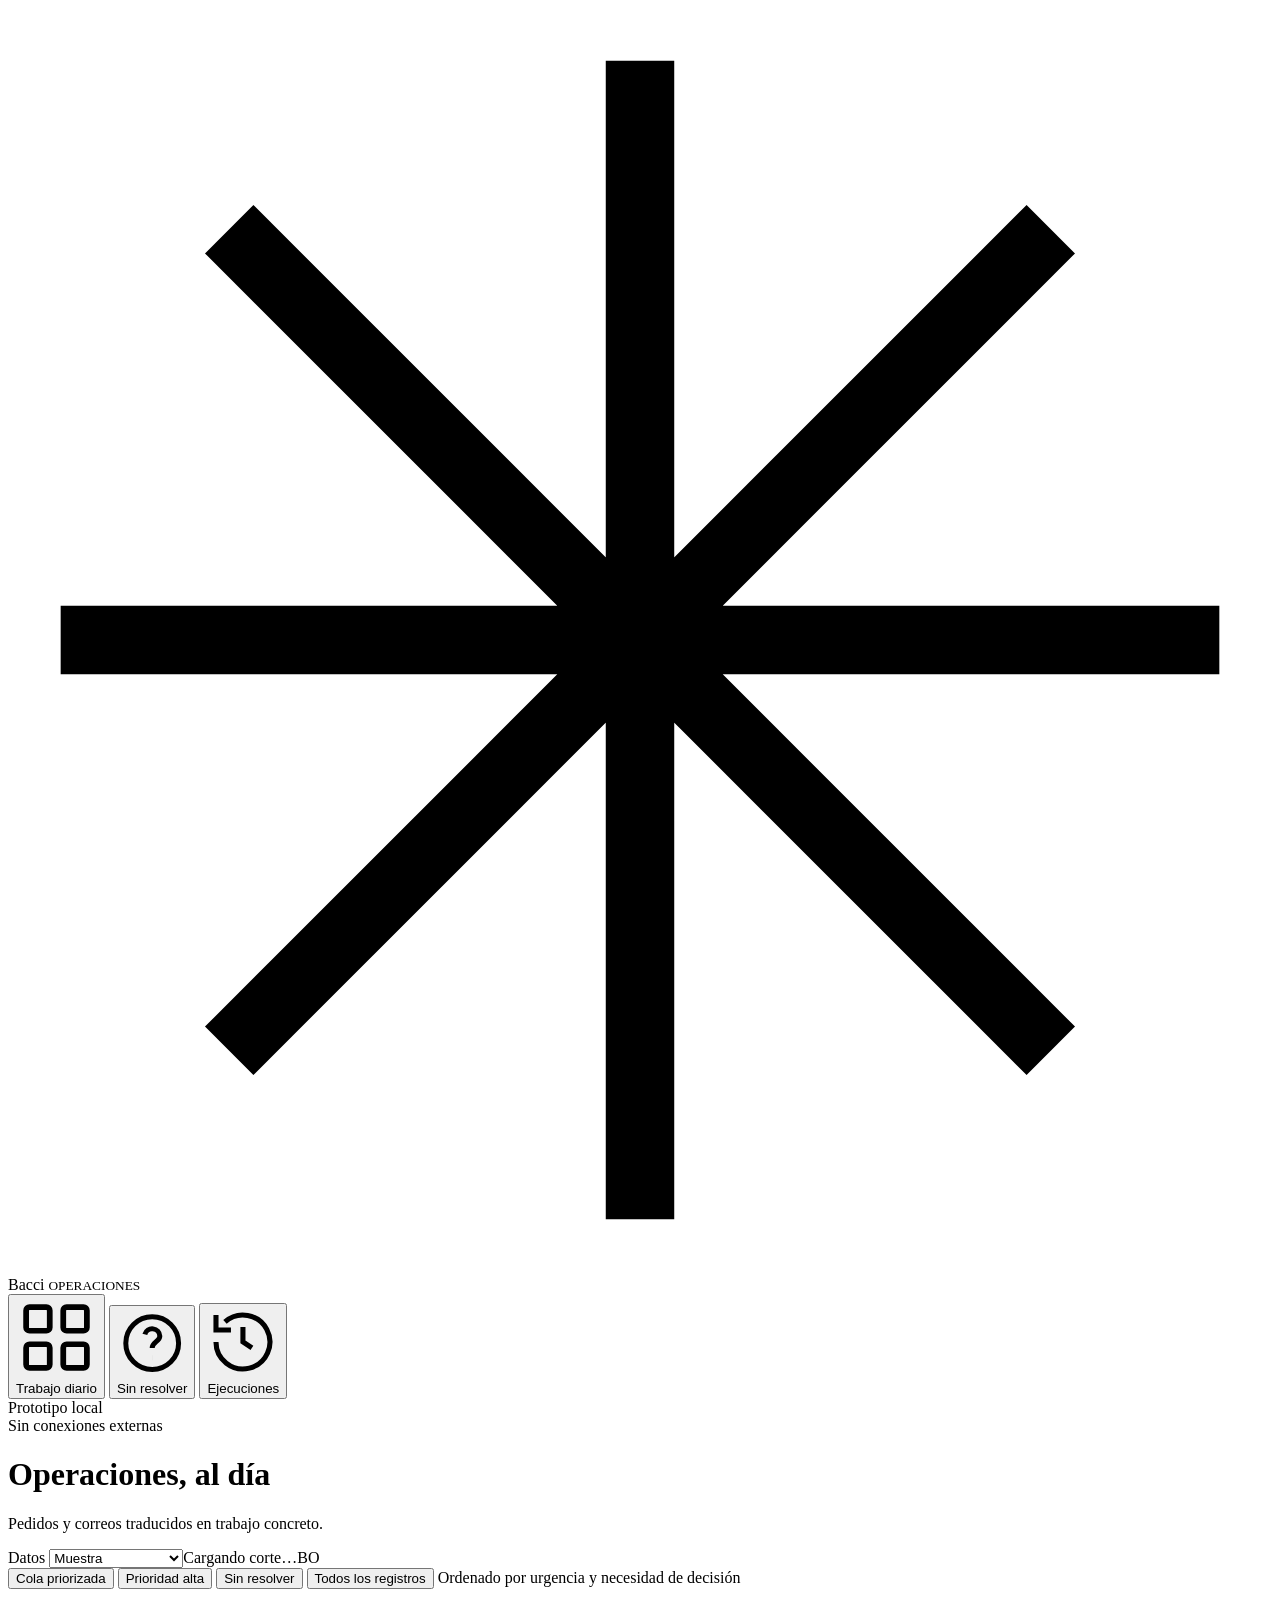
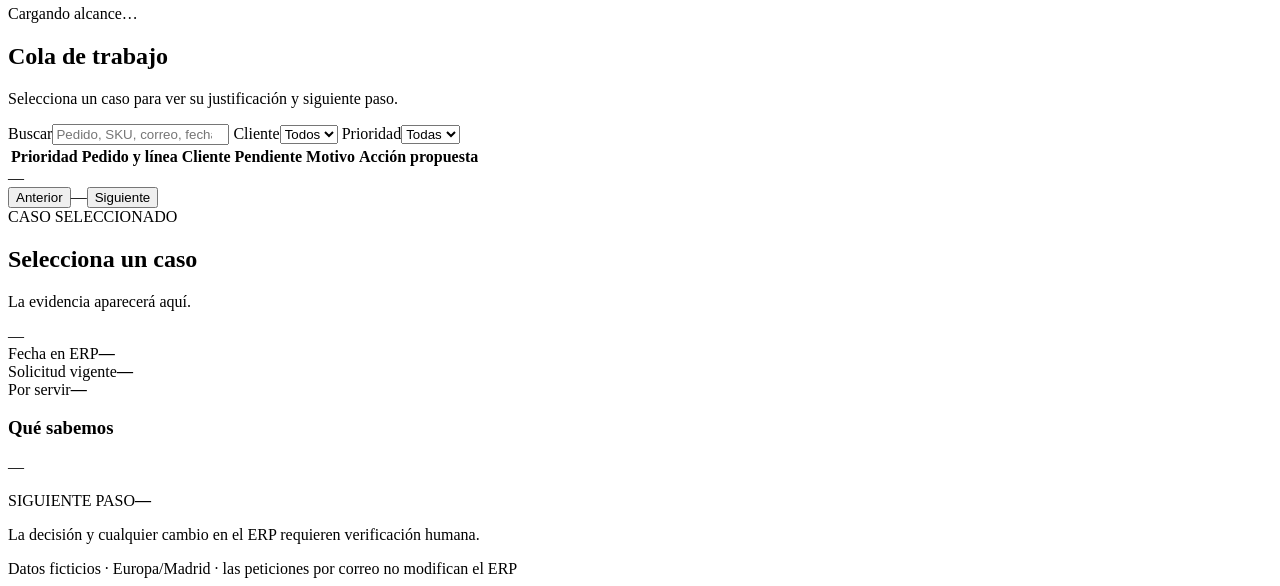
==== bacci/web/index.html @ 5a511e54 "Expand full-screen operations view and searchable complete dataset" ====
<!doctype html>
<html lang="es">
<head>
  <meta charset="utf-8">
  <meta name="viewport" content="width=device-width,initial-scale=1">
  <meta name="theme-color" content="#d2d3d6">
  <title>Bacci Operaciones</title>
  <link rel="stylesheet" href="/styles.css">
  <script src="/app.js" defer></script>
</head>
<body>
  <div class="workspace">
    <aside class="rail" aria-label="Navegación">
      <div class="brand"><svg class="brand-symbol" viewBox="0 0 24 24" fill="none" stroke="currentColor" stroke-width="1.3" aria-hidden="true"><path d="M12 1v22M1 12h22M4.2 4.2l15.6 15.6M19.8 4.2 4.2 19.8"/></svg><span>Bacci <small>OPERACIONES</small></span></div>
      <nav class="rail-items" aria-label="Secciones">
        <button class="rail-pill active" type="button" data-section="queue"><svg class="nav-icon" viewBox="0 0 24 24" fill="none" stroke="currentColor" stroke-width="1.7" aria-hidden="true"><rect x="3" y="3" width="7" height="7" rx="1"/><rect x="14" y="3" width="7" height="7" rx="1"/><rect x="3" y="14" width="7" height="7" rx="1"/><rect x="14" y="14" width="7" height="7" rx="1"/></svg>Trabajo diario</button>
        <button class="rail-pill" type="button" data-section="unresolved"><svg class="nav-icon" viewBox="0 0 24 24" fill="none" stroke="currentColor" stroke-width="1.7" aria-hidden="true"><circle cx="12" cy="12" r="9"/><path d="M9.5 9a2.6 2.6 0 0 1 5.1.6c0 1.7-2.6 2.1-2.6 4"/><path d="M12 17h.01"/></svg>Sin resolver</button>
        <button class="rail-pill" type="button" data-section="runs"><svg class="nav-icon" viewBox="0 0 24 24" fill="none" stroke="currentColor" stroke-width="1.7" aria-hidden="true"><path d="M3 12a9 9 0 1 0 3-6.7"/><path d="M3 3v5h5"/><path d="M12 7v5l3 2"/></svg>Ejecuciones</button>
      </nav>
      <div class="rail-note"><span class="live-dot"></span>Prototipo local<br><span>Sin conexiones externas</span></div>
    </aside>

    <main class="content">
      <header class="app-top">
        <div><h1>Operaciones, al día</h1><p>Pedidos y correos traducidos en trabajo concreto.</p></div>
        <div class="top-tools"><label class="dataset-control" for="dataset">Datos <select id="dataset"><option value="sample">Muestra</option><option value="full">Conjunto completo</option></select></label><span class="cutoff"><span class="live-dot"></span><span id="cutoff">Cargando corte…</span></span><span class="avatar" aria-label="Bacci Operaciones">BO</span></div>
      </header>

      <div id="notice" class="notice" role="status" hidden></div>

      <div id="queue-view">
        <nav class="section-nav" aria-label="Vistas de trabajo">
          <button class="tab active" type="button" data-view="all">Cola priorizada</button>
          <button class="tab" type="button" data-view="high">Prioridad alta</button>
          <button class="tab" type="button" data-view="unresolved">Sin resolver</button>
          <button class="tab" type="button" data-view="records">Todos los registros</button>
          <span class="nav-explainer">Ordenado por urgencia y necesidad de decisión</span>
        </nav>
        <p id="dataset-info" class="dataset-info">Cargando alcance…</p>

        <section class="table-section" aria-labelledby="queue-heading">
          <div class="section-bar">
            <div><h2 id="queue-heading">Cola de trabajo</h2><p id="queue-description">Selecciona un caso para ver su justificación y siguiente paso.</p></div>
            <div class="filters">
              <label for="search">Buscar</label><input id="search" type="search" placeholder="Pedido, SKU, correo, fecha…" autocomplete="off">
              <label for="client">Cliente</label><select id="client"><option value="">Todos</option></select>
              <label for="priority">Prioridad</label><select id="priority"><option value="">Todas</option><option>Alta</option><option>Media</option><option>Baja</option></select>
            </div>
          </div>
          <div class="table-wrap"><table><thead><tr><th>Prioridad</th><th>Pedido y línea</th><th>Cliente</th><th class="numeric">Pendiente</th><th>Motivo</th><th>Acción propuesta</th></tr></thead><tbody id="case-rows"></tbody></table></div>
          <div id="empty" class="empty" hidden>No hay casos con estos filtros. Prueba otra combinación de búsqueda, cliente y prioridad.</div>
          <div class="table-bottom"><span id="range">—</span><div class="pagination"><button id="prev" type="button">Anterior</button><span id="page-label">—</span><button id="next" type="button">Siguiente</button></div></div>
        </section>

        <section id="detail" class="detail" aria-live="polite" aria-labelledby="detail-title">
          <div class="detail-head"><div><span class="detail-label">CASO SELECCIONADO</span><h2 id="detail-title">Selecciona un caso</h2><p id="detail-item">La evidencia aparecerá aquí.</p></div><span id="detail-state" class="state">—</span></div>
          <div class="detail-columns">
            <div class="detail-facts"><div class="fact"><span>Fecha en ERP</span><strong id="detail-erp">—</strong></div><div class="fact"><span>Solicitud vigente</span><strong id="detail-request">—</strong></div><div class="fact"><span>Por servir</span><strong id="detail-pending">—</strong></div></div>
            <div class="detail-story"><h3>Qué sabemos</h3><p id="detail-reason">—</p><div id="detail-issues" class="issues"></div><div id="detail-evidence" class="evidence"></div></div>
            <div class="detail-next"><span>SIGUIENTE PASO</span><strong id="detail-action">—</strong><p>La decisión y cualquier cambio en el ERP requieren verificación humana.</p></div>
          </div>
        </section>
      </div>

      <section id="runs-view" class="runs-section" aria-labelledby="runs-heading" hidden>
        <div class="runs-head"><div><h2 id="runs-heading">Ejecuciones</h2><p>Comprueba el corte, las novedades incorporadas y las reentregas ignoradas.</p></div><button id="update-button" class="lime-button" type="button">Incorporar lote de actualización</button></div>
        <p class="runs-explainer">La actualización lee <strong>Correos_actualizacion.xlsx</strong>, conserva los correos anteriores y recalcula los casos con los mismos pedidos. Repetirla debe añadir 0 mensajes y mantener el mismo resultado.</p>
        <div class="runs-table"><table><thead><tr><th>Ejecutado</th><th>Corte</th><th>Nuevos</th><th>Repetidos</th><th>Conflictos</th><th>Casos</th><th>Tiempo</th><th>Resultado</th></tr></thead><tbody id="run-rows"></tbody></table></div>
        <div id="run-comparison" class="run-comparison"></div>
      </section>

      <footer>Datos ficticios · Europa/Madrid · las peticiones por correo no modifican el ERP</footer>
    </main>
  </div>
</body>
</html>
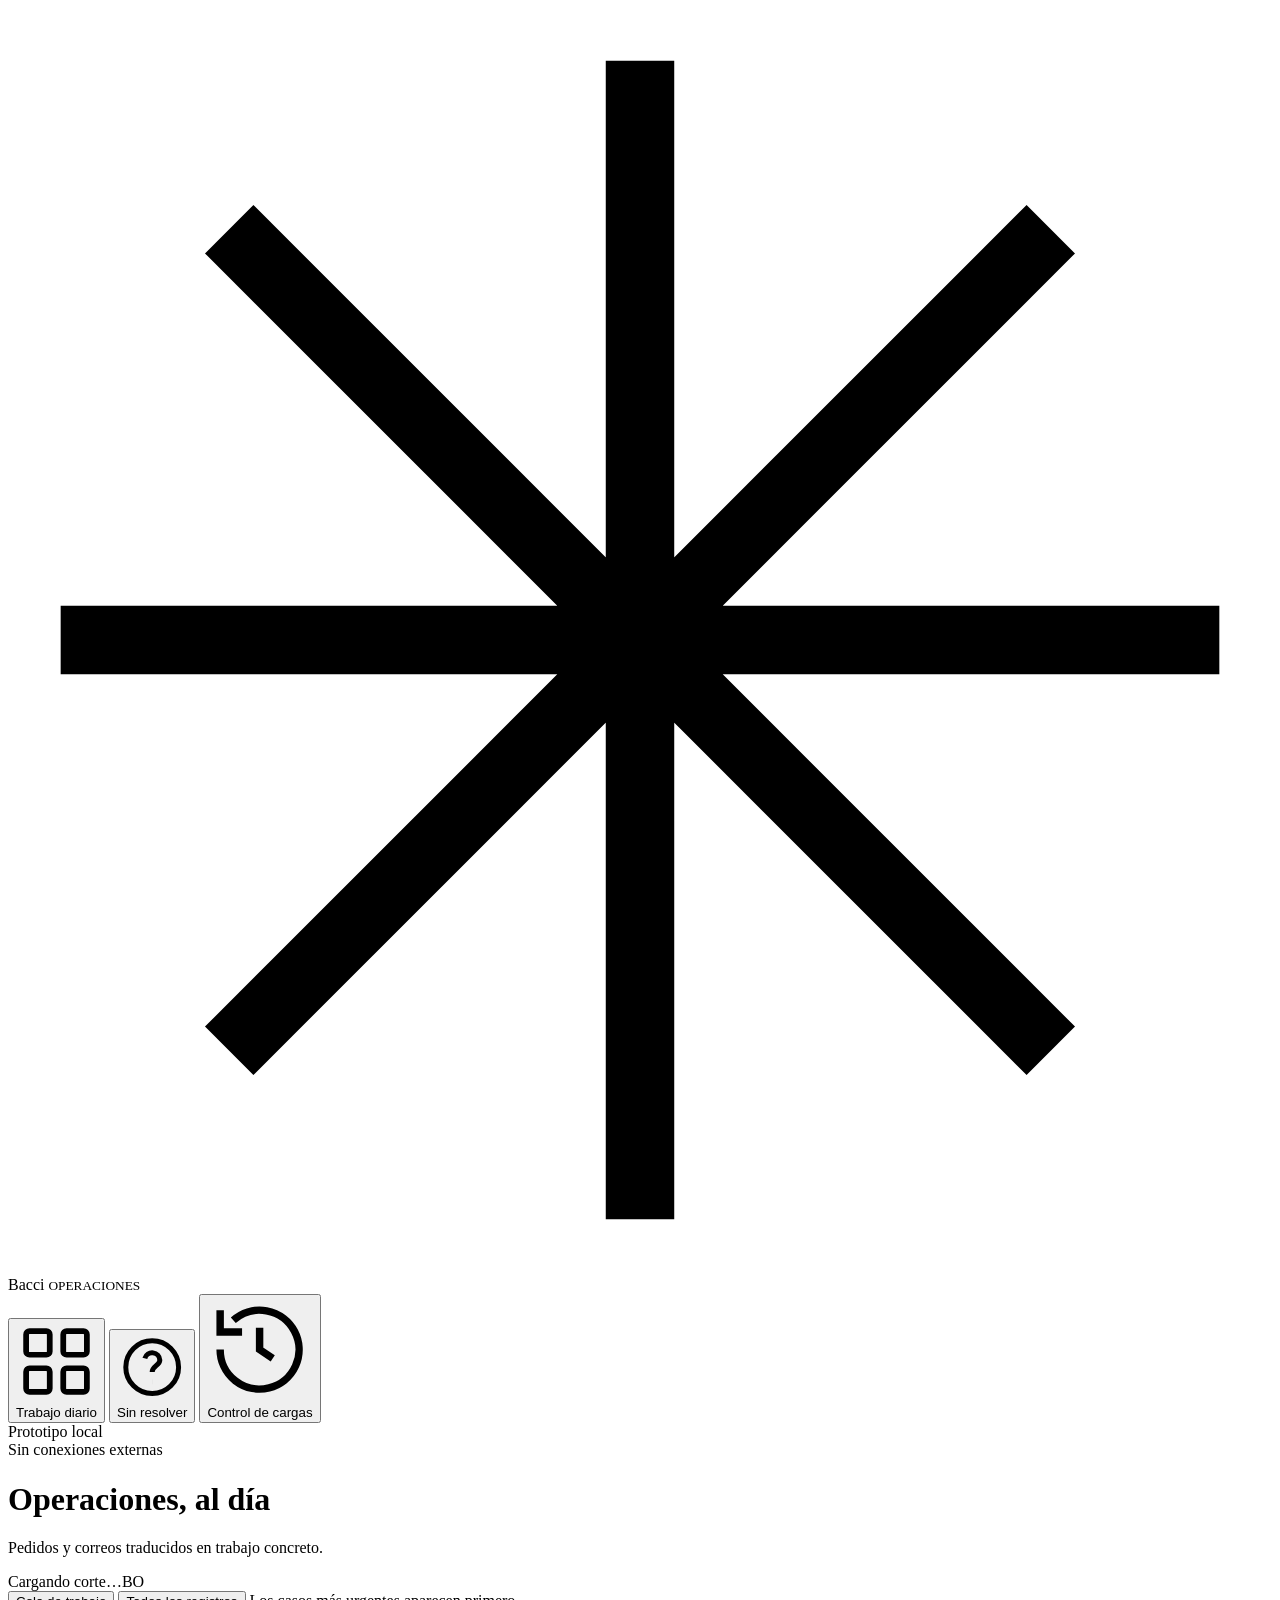
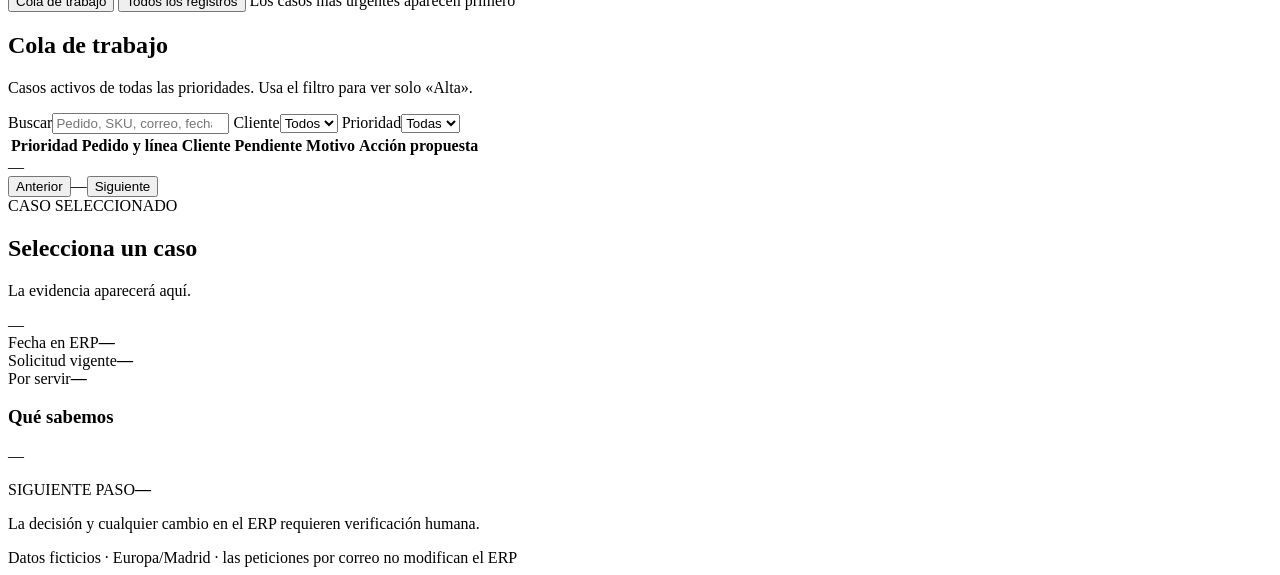
==== commit 9e3e59ba: "Fix operations to full data and clarify audit navigation" ====
--- a/bacci/web/index.html
+++ b/bacci/web/index.html
@@ -15,7 +15,7 @@
       <nav class="rail-items" aria-label="Secciones">
         <button class="rail-pill active" type="button" data-section="queue"><svg class="nav-icon" viewBox="0 0 24 24" fill="none" stroke="currentColor" stroke-width="1.7" aria-hidden="true"><rect x="3" y="3" width="7" height="7" rx="1"/><rect x="14" y="3" width="7" height="7" rx="1"/><rect x="3" y="14" width="7" height="7" rx="1"/><rect x="14" y="14" width="7" height="7" rx="1"/></svg>Trabajo diario</button>
         <button class="rail-pill" type="button" data-section="unresolved"><svg class="nav-icon" viewBox="0 0 24 24" fill="none" stroke="currentColor" stroke-width="1.7" aria-hidden="true"><circle cx="12" cy="12" r="9"/><path d="M9.5 9a2.6 2.6 0 0 1 5.1.6c0 1.7-2.6 2.1-2.6 4"/><path d="M12 17h.01"/></svg>Sin resolver</button>
-        <button class="rail-pill" type="button" data-section="runs"><svg class="nav-icon" viewBox="0 0 24 24" fill="none" stroke="currentColor" stroke-width="1.7" aria-hidden="true"><path d="M3 12a9 9 0 1 0 3-6.7"/><path d="M3 3v5h5"/><path d="M12 7v5l3 2"/></svg>Ejecuciones</button>
+        <button class="rail-pill" type="button" data-section="runs"><svg class="nav-icon" viewBox="0 0 24 24" fill="none" stroke="currentColor" stroke-width="1.7" aria-hidden="true"><path d="M3 12a9 9 0 1 0 3-6.7"/><path d="M3 3v5h5"/><path d="M12 7v5l3 2"/></svg>Control de cargas</button>
       </nav>
       <div class="rail-note"><span class="live-dot"></span>Prototipo local<br><span>Sin conexiones externas</span></div>
     </aside>
@@ -23,24 +23,21 @@
     <main class="content">
       <header class="app-top">
         <div><h1>Operaciones, al día</h1><p>Pedidos y correos traducidos en trabajo concreto.</p></div>
-        <div class="top-tools"><label class="dataset-control" for="dataset">Datos <select id="dataset"><option value="sample">Muestra</option><option value="full">Conjunto completo</option></select></label><span class="cutoff"><span class="live-dot"></span><span id="cutoff">Cargando corte…</span></span><span class="avatar" aria-label="Bacci Operaciones">BO</span></div>
+        <div class="top-tools"><span class="cutoff"><span class="live-dot"></span><span id="cutoff">Cargando corte…</span></span><span class="avatar" aria-label="Bacci Operaciones">BO</span></div>
       </header>
 
       <div id="notice" class="notice" role="status" hidden></div>
 
       <div id="queue-view">
-        <nav class="section-nav" aria-label="Vistas de trabajo">
-          <button class="tab active" type="button" data-view="all">Cola priorizada</button>
-          <button class="tab" type="button" data-view="high">Prioridad alta</button>
-          <button class="tab" type="button" data-view="unresolved">Sin resolver</button>
+        <nav id="section-nav" class="section-nav" aria-label="Vistas de trabajo">
+          <button class="tab active" type="button" data-view="all">Cola de trabajo</button>
           <button class="tab" type="button" data-view="records">Todos los registros</button>
-          <span class="nav-explainer">Ordenado por urgencia y necesidad de decisión</span>
+          <span class="nav-explainer">Los casos más urgentes aparecen primero</span>
         </nav>
-        <p id="dataset-info" class="dataset-info">Cargando alcance…</p>
 
         <section class="table-section" aria-labelledby="queue-heading">
           <div class="section-bar">
-            <div><h2 id="queue-heading">Cola de trabajo</h2><p id="queue-description">Selecciona un caso para ver su justificación y siguiente paso.</p></div>
+            <div><h2 id="queue-heading">Cola de trabajo</h2><p id="queue-description">Casos activos de todas las prioridades. Usa el filtro para ver solo «Alta».</p></div>
             <div class="filters">
               <label for="search">Buscar</label><input id="search" type="search" placeholder="Pedido, SKU, correo, fecha…" autocomplete="off">
               <label for="client">Cliente</label><select id="client"><option value="">Todos</option></select>
@@ -63,8 +60,8 @@
       </div>
 
       <section id="runs-view" class="runs-section" aria-labelledby="runs-heading" hidden>
-        <div class="runs-head"><div><h2 id="runs-heading">Ejecuciones</h2><p>Comprueba el corte, las novedades incorporadas y las reentregas ignoradas.</p></div><button id="update-button" class="lime-button" type="button">Incorporar lote de actualización</button></div>
-        <p class="runs-explainer">La actualización lee <strong>Correos_actualizacion.xlsx</strong>, conserva los correos anteriores y recalcula los casos con los mismos pedidos. Repetirla debe añadir 0 mensajes y mantener el mismo resultado.</p>
+        <div class="runs-head"><div><h2 id="runs-heading">Control de cargas</h2><p>Historial para comprobar qué datos entraron, cuánto tardó el proceso y si el resultado cambió.</p></div><button id="update-button" class="lime-button" type="button">Incorporar lote de actualización</button></div>
+        <p class="runs-explainer">Cada fila registra un proceso con su corte, correos nuevos, reentregas, conflictos, casos y huella del resultado. El botón lee <strong>Correos_actualizacion.xlsx</strong> sin borrar los correos anteriores. Repetir el mismo lote debe añadir 0 mensajes y conservar la misma huella.</p>
         <div class="runs-table"><table><thead><tr><th>Ejecutado</th><th>Corte</th><th>Nuevos</th><th>Repetidos</th><th>Conflictos</th><th>Casos</th><th>Tiempo</th><th>Resultado</th></tr></thead><tbody id="run-rows"></tbody></table></div>
         <div id="run-comparison" class="run-comparison"></div>
       </section>
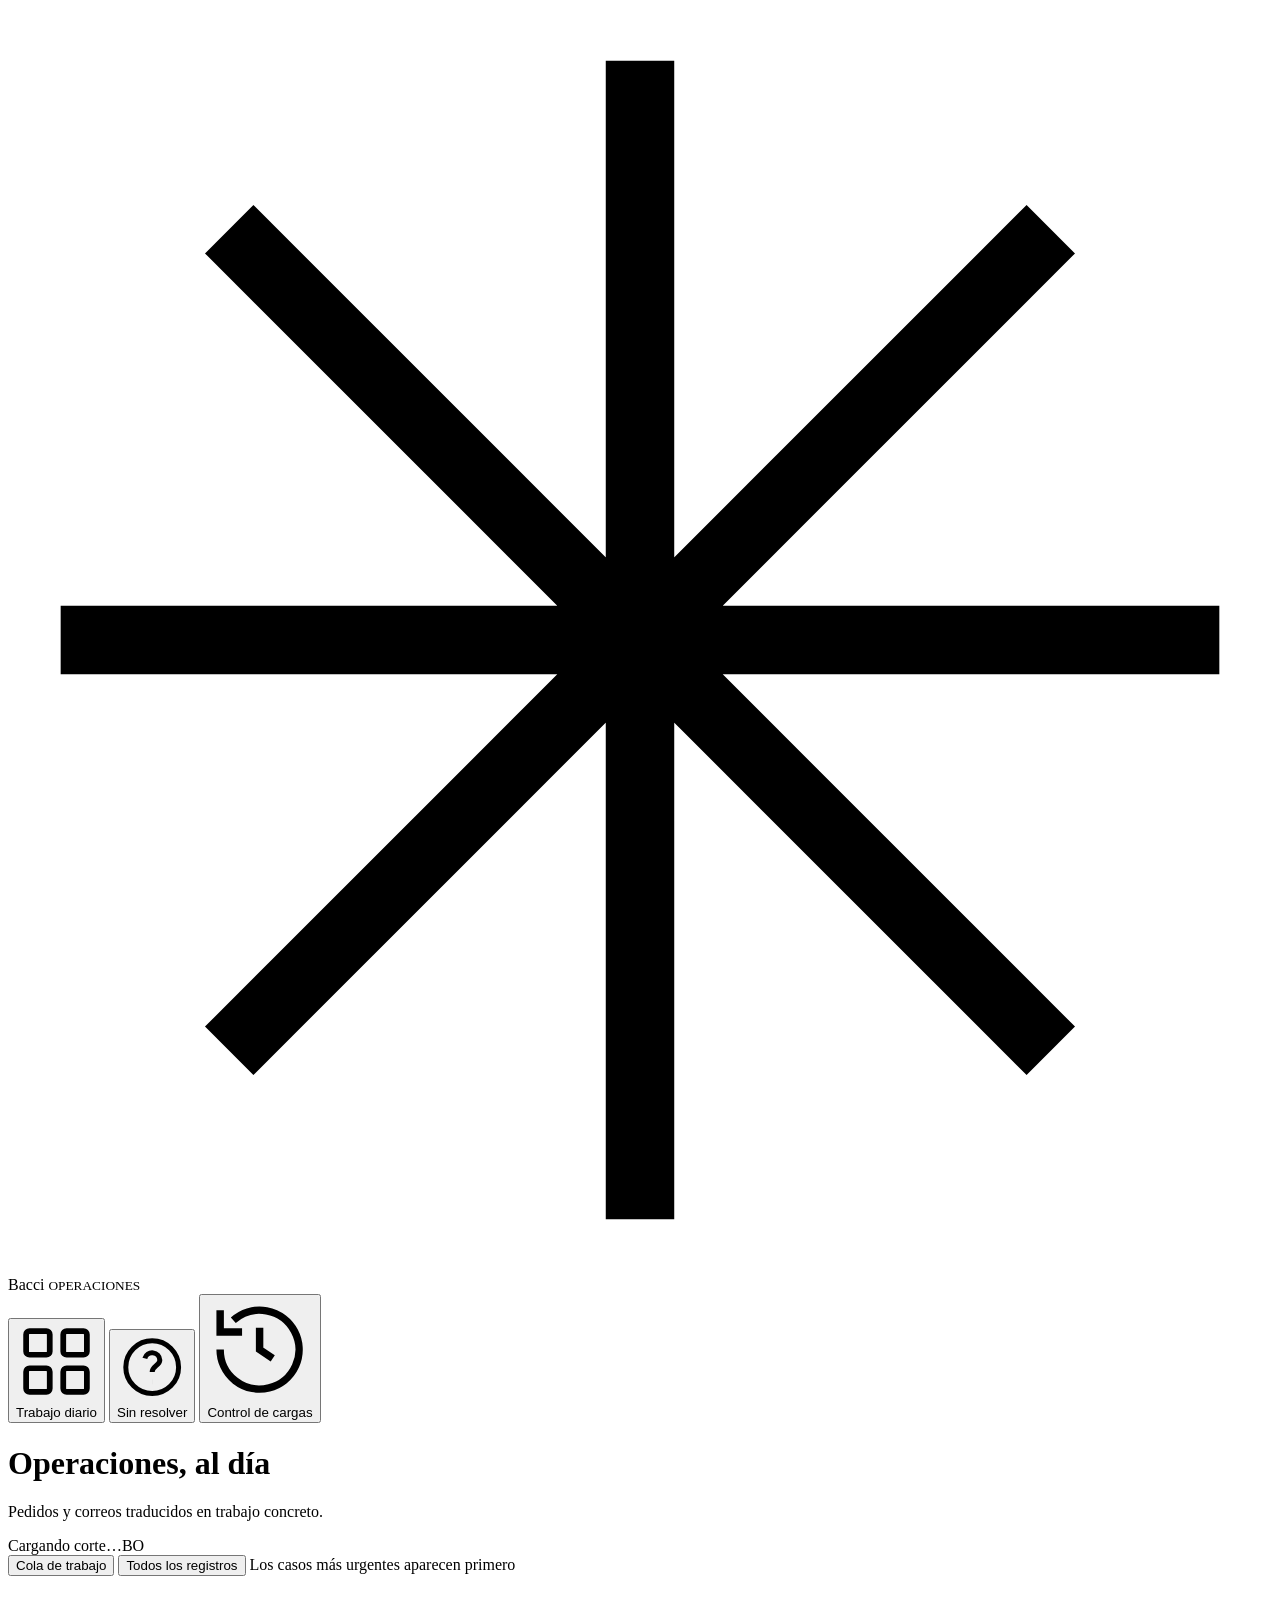
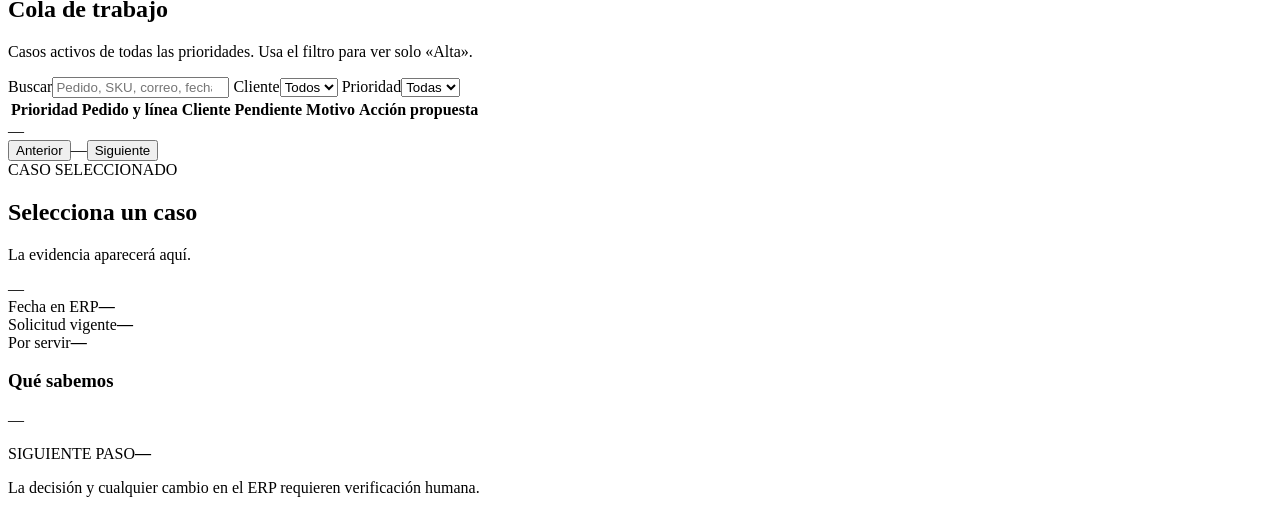
==== commit 6bec8ee2: "Clarify case counts and load monitoring, fix low priority filter" ====
--- a/bacci/web/index.html
+++ b/bacci/web/index.html
@@ -17,7 +17,6 @@
         <button class="rail-pill" type="button" data-section="unresolved"><svg class="nav-icon" viewBox="0 0 24 24" fill="none" stroke="currentColor" stroke-width="1.7" aria-hidden="true"><circle cx="12" cy="12" r="9"/><path d="M9.5 9a2.6 2.6 0 0 1 5.1.6c0 1.7-2.6 2.1-2.6 4"/><path d="M12 17h.01"/></svg>Sin resolver</button>
         <button class="rail-pill" type="button" data-section="runs"><svg class="nav-icon" viewBox="0 0 24 24" fill="none" stroke="currentColor" stroke-width="1.7" aria-hidden="true"><path d="M3 12a9 9 0 1 0 3-6.7"/><path d="M3 3v5h5"/><path d="M12 7v5l3 2"/></svg>Control de cargas</button>
       </nav>
-      <div class="rail-note"><span class="live-dot"></span>Prototipo local<br><span>Sin conexiones externas</span></div>
     </aside>
 
     <main class="content">
@@ -61,12 +60,16 @@
 
       <section id="runs-view" class="runs-section" aria-labelledby="runs-heading" hidden>
         <div class="runs-head"><div><h2 id="runs-heading">Control de cargas</h2><p>Historial para comprobar qué datos entraron, cuánto tardó el proceso y si el resultado cambió.</p></div><button id="update-button" class="lime-button" type="button">Incorporar lote de actualización</button></div>
-        <p class="runs-explainer">Cada fila registra un proceso con su corte, correos nuevos, reentregas, conflictos, casos y huella del resultado. El botón lee <strong>Correos_actualizacion.xlsx</strong> sin borrar los correos anteriores. Repetir el mismo lote debe añadir 0 mensajes y conservar la misma huella.</p>
+        <p class="runs-explainer">Esta pantalla permite saber si los correos de un lote entraron correctamente y si volver a procesarlo cambia la cola. Cada cifra corresponde a <strong>esa ejecución</strong>. El código de «Resultado» identifica la versión de la cola: si no cambia, la salida es idéntica. El botón lee <strong>Correos_actualizacion.xlsx</strong> y conserva los mensajes anteriores.</p>
+        <dl class="run-definitions">
+          <div><dt>Nuevos</dt><dd>Identificadores de mensaje no vistos antes; se incorporan.</dd></div>
+          <div><dt>Repetidos</dt><dd>Mismo identificador y contenido; se ignoran para evitar duplicados.</dd></div>
+          <div><dt>Conflictos</dt><dd>Identificador reutilizado con otro contenido o registro sin ID o fecha válidos; requieren revisión en el archivo de origen.</dd></div>
+        </dl>
         <div class="runs-table"><table><thead><tr><th>Ejecutado</th><th>Corte</th><th>Nuevos</th><th>Repetidos</th><th>Conflictos</th><th>Casos</th><th>Tiempo</th><th>Resultado</th></tr></thead><tbody id="run-rows"></tbody></table></div>
         <div id="run-comparison" class="run-comparison"></div>
       </section>
 
-      <footer>Datos ficticios · Europa/Madrid · las peticiones por correo no modifican el ERP</footer>
     </main>
   </div>
 </body>
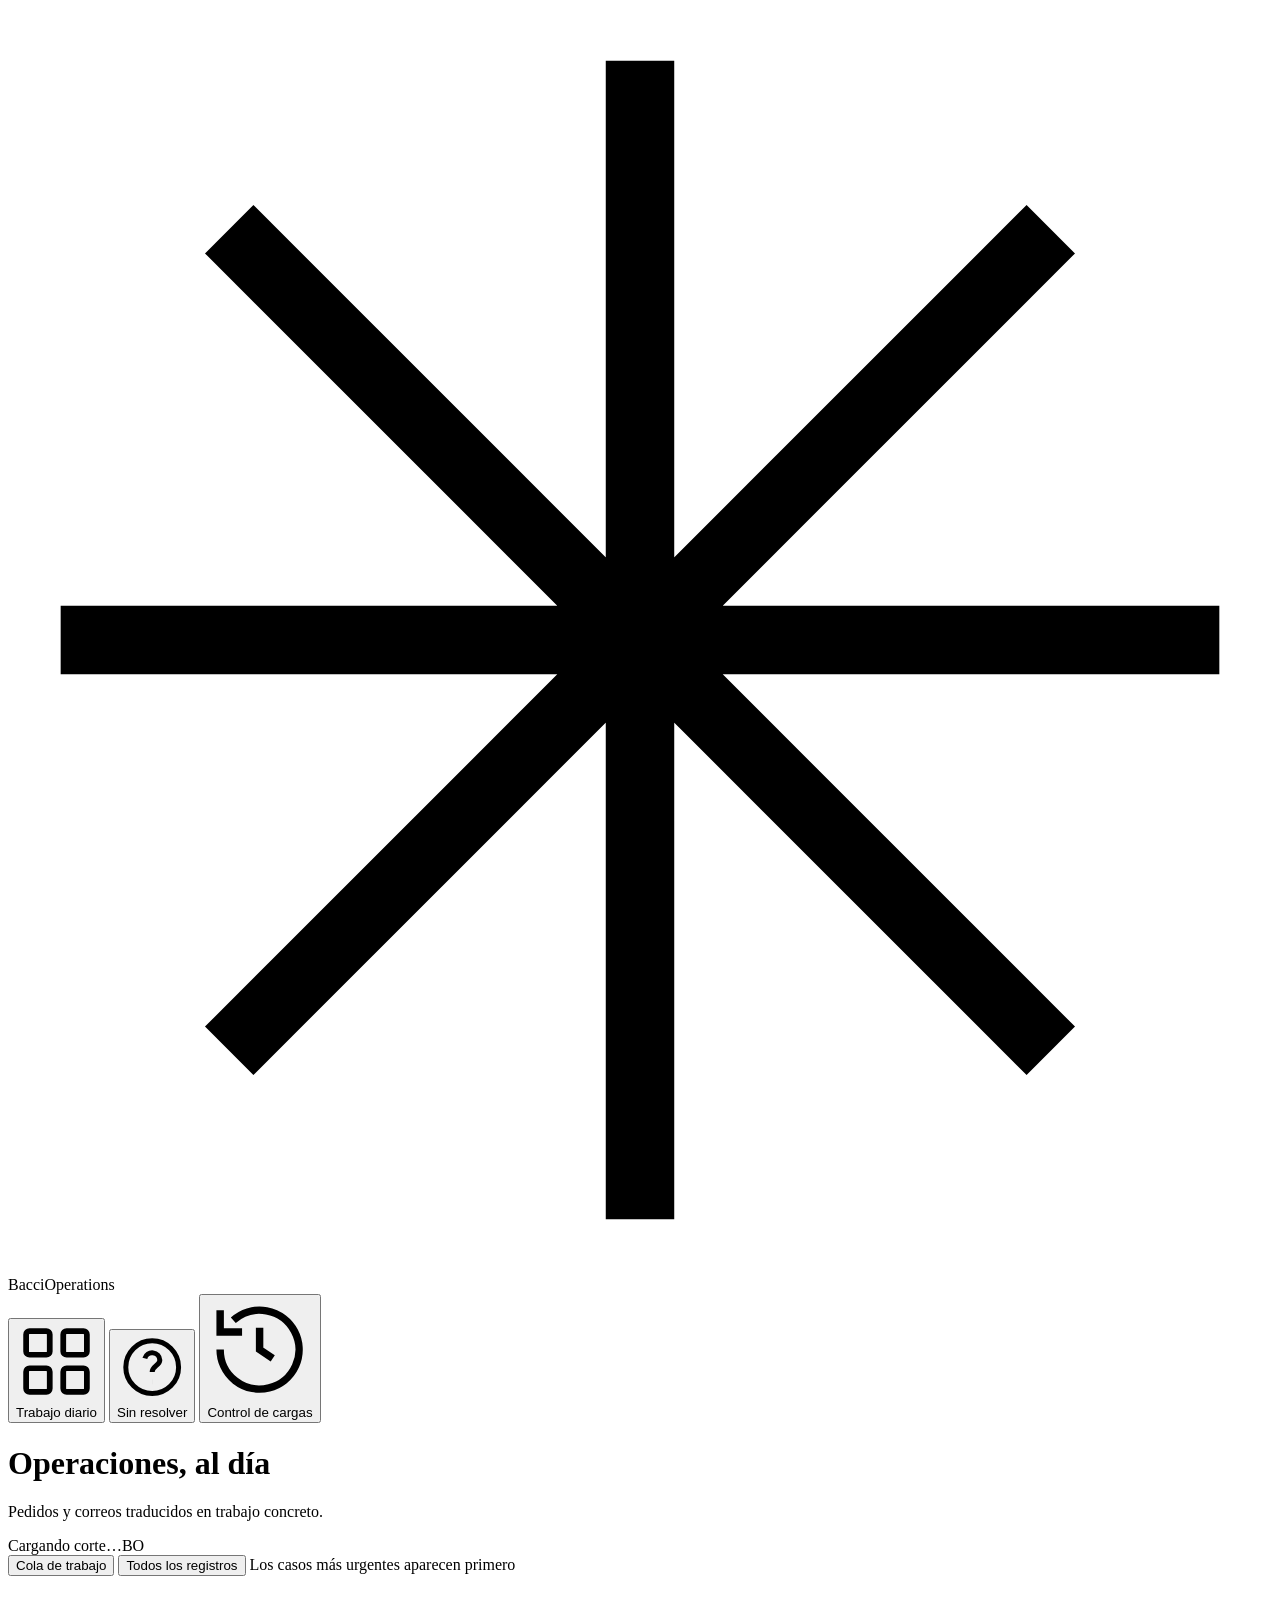
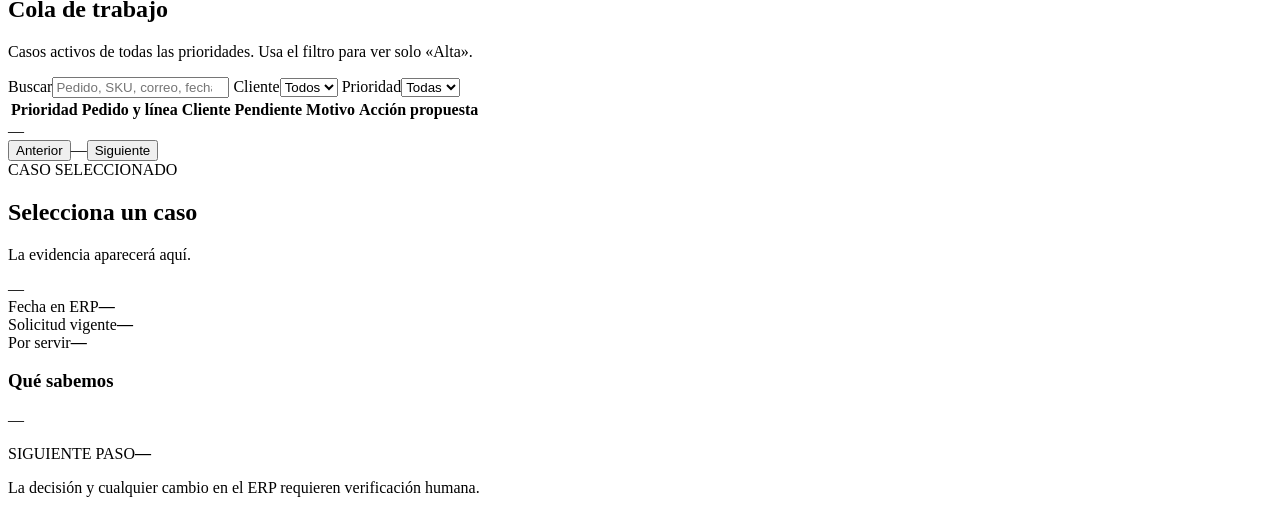
==== commit 6bdca7b4: "Adjust Operations wordmark and work-view spacing" ====
--- a/bacci/web/index.html
+++ b/bacci/web/index.html
@@ -11,7 +11,7 @@
 <body>
   <div class="workspace">
     <aside class="rail" aria-label="Navegación">
-      <div class="brand"><svg class="brand-symbol" viewBox="0 0 24 24" fill="none" stroke="currentColor" stroke-width="1.3" aria-hidden="true"><path d="M12 1v22M1 12h22M4.2 4.2l15.6 15.6M19.8 4.2 4.2 19.8"/></svg><span>Bacci <small>OPERACIONES</small></span></div>
+      <div class="brand"><svg class="brand-symbol" viewBox="0 0 24 24" fill="none" stroke="currentColor" stroke-width="1.3" aria-hidden="true"><path d="M12 1v22M1 12h22M4.2 4.2l15.6 15.6M19.8 4.2 4.2 19.8"/></svg><span class="brand-wordmark"><span>Bacci</span><span>Operations</span></span></div>
       <nav class="rail-items" aria-label="Secciones">
         <button class="rail-pill active" type="button" data-section="queue"><svg class="nav-icon" viewBox="0 0 24 24" fill="none" stroke="currentColor" stroke-width="1.7" aria-hidden="true"><rect x="3" y="3" width="7" height="7" rx="1"/><rect x="14" y="3" width="7" height="7" rx="1"/><rect x="3" y="14" width="7" height="7" rx="1"/><rect x="14" y="14" width="7" height="7" rx="1"/></svg>Trabajo diario</button>
         <button class="rail-pill" type="button" data-section="unresolved"><svg class="nav-icon" viewBox="0 0 24 24" fill="none" stroke="currentColor" stroke-width="1.7" aria-hidden="true"><circle cx="12" cy="12" r="9"/><path d="M9.5 9a2.6 2.6 0 0 1 5.1.6c0 1.7-2.6 2.1-2.6 4"/><path d="M12 17h.01"/></svg>Sin resolver</button>
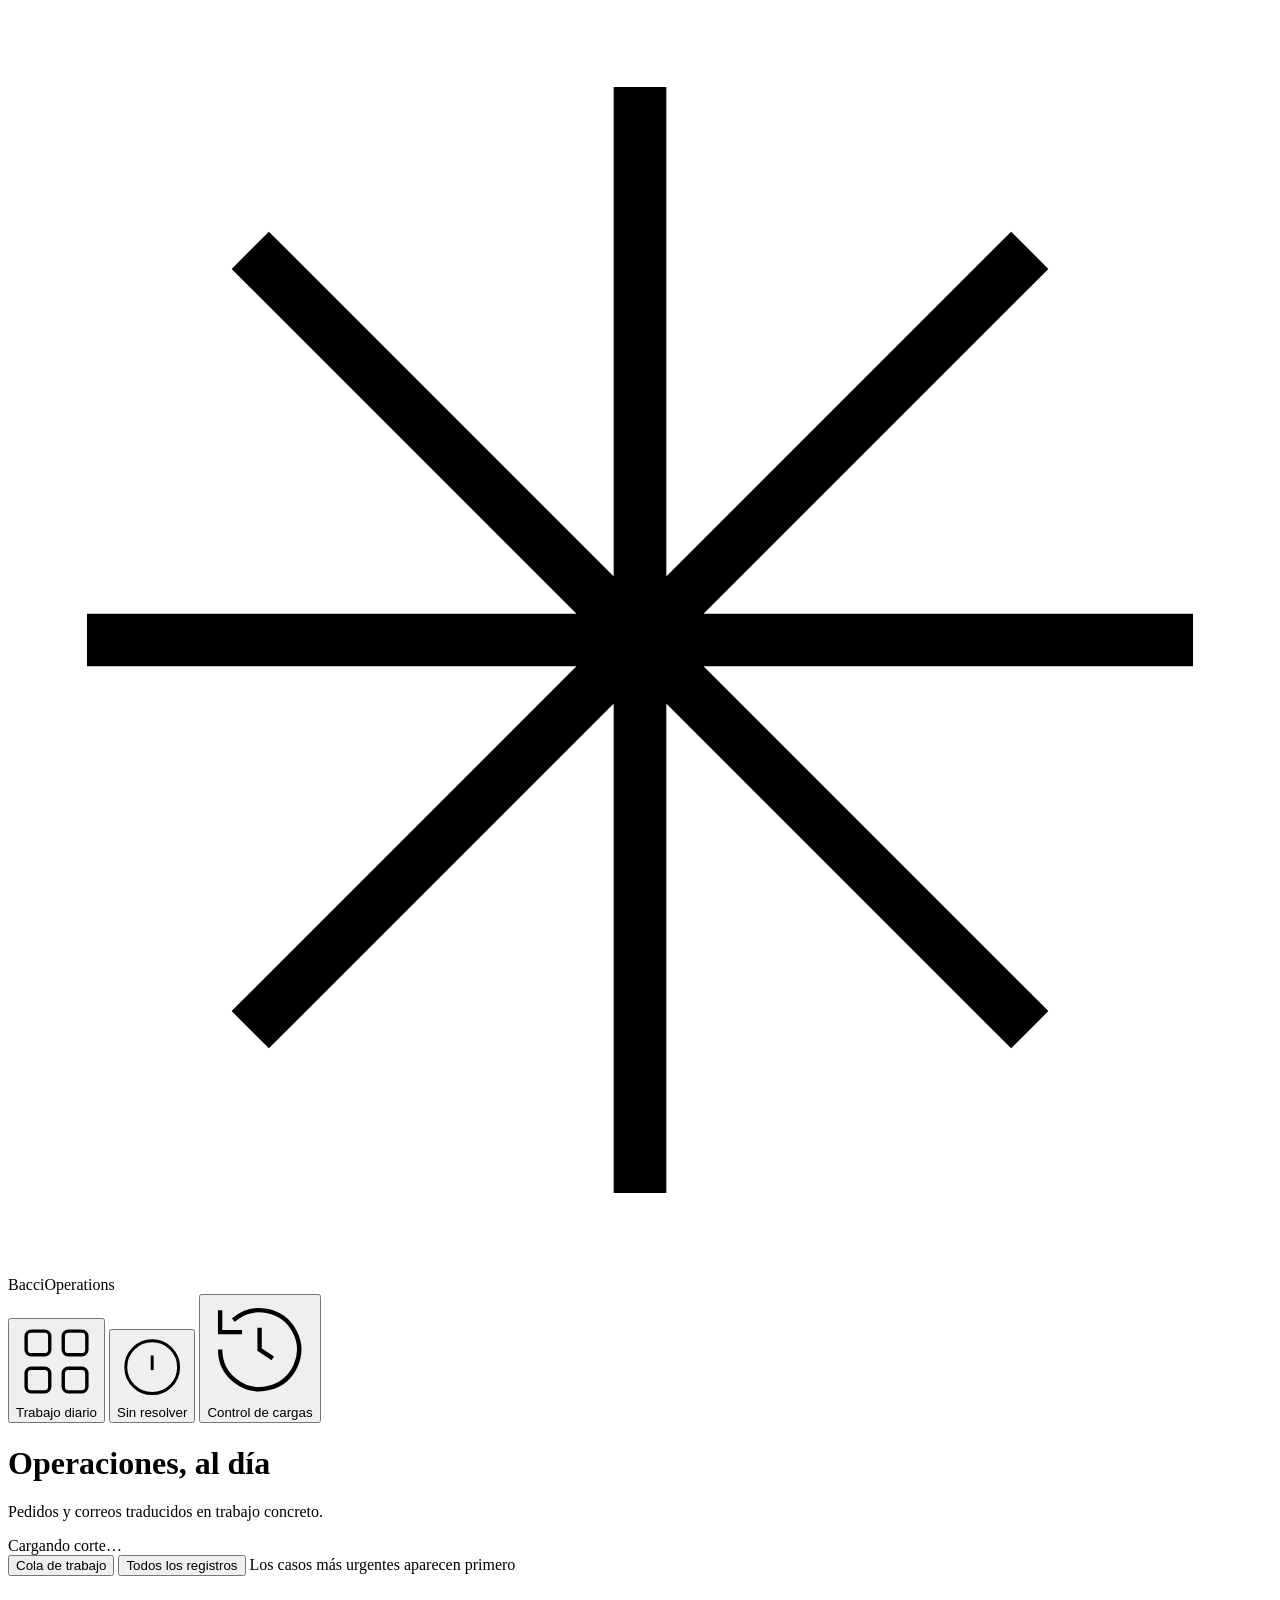
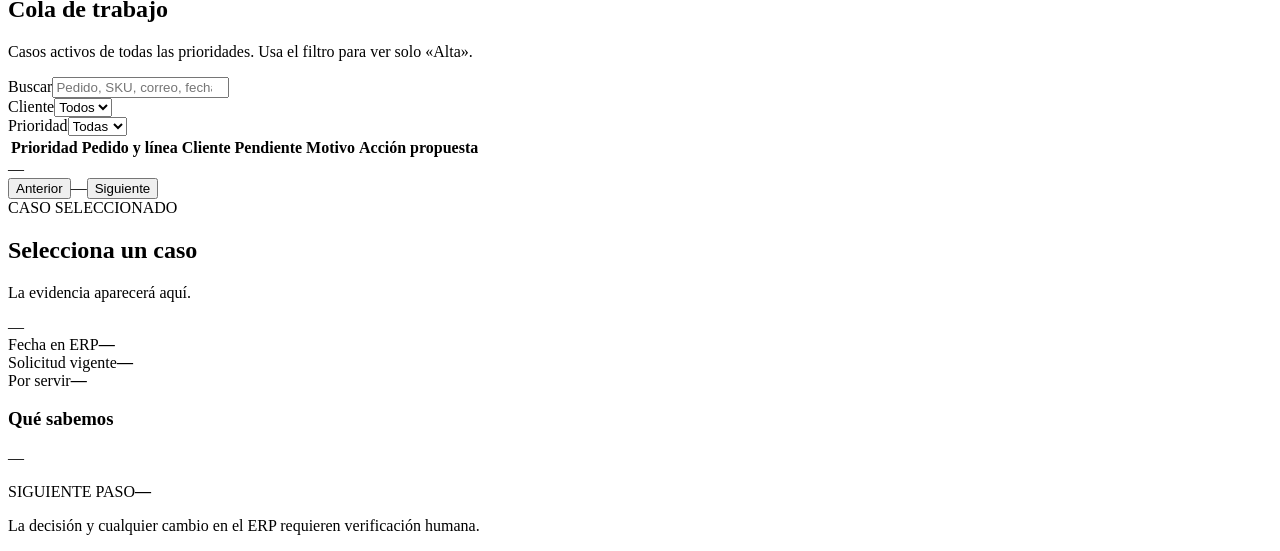
==== commit 153b32d3: "Polish desktop operations interface" ====
--- a/bacci/web/index.html
+++ b/bacci/web/index.html
@@ -5,24 +5,25 @@
   <meta name="viewport" content="width=device-width,initial-scale=1">
   <meta name="theme-color" content="#d2d3d6">
   <title>Bacci Operaciones</title>
+  <link rel="preload" href="/InterVariable.woff2" as="font" type="font/woff2" crossorigin>
   <link rel="stylesheet" href="/styles.css">
   <script src="/app.js" defer></script>
 </head>
 <body>
   <div class="workspace">
     <aside class="rail" aria-label="Navegación">
-      <div class="brand"><svg class="brand-symbol" viewBox="0 0 24 24" fill="none" stroke="currentColor" stroke-width="1.3" aria-hidden="true"><path d="M12 1v22M1 12h22M4.2 4.2l15.6 15.6M19.8 4.2 4.2 19.8"/></svg><span class="brand-wordmark"><span>Bacci</span><span>Operations</span></span></div>
+      <div class="brand"><svg class="brand-symbol" viewBox="0 0 24 24" fill="none" stroke="currentColor" aria-hidden="true"><path d="M12 1.5v21M1.5 12h21M4.6 4.6l14.8 14.8M19.4 4.6 4.6 19.4"/></svg><span class="brand-wordmark"><span>Bacci</span><span>Operations</span></span></div>
       <nav class="rail-items" aria-label="Secciones">
-        <button class="rail-pill active" type="button" data-section="queue"><svg class="nav-icon" viewBox="0 0 24 24" fill="none" stroke="currentColor" stroke-width="1.7" aria-hidden="true"><rect x="3" y="3" width="7" height="7" rx="1"/><rect x="14" y="3" width="7" height="7" rx="1"/><rect x="3" y="14" width="7" height="7" rx="1"/><rect x="14" y="14" width="7" height="7" rx="1"/></svg>Trabajo diario</button>
-        <button class="rail-pill" type="button" data-section="unresolved"><svg class="nav-icon" viewBox="0 0 24 24" fill="none" stroke="currentColor" stroke-width="1.7" aria-hidden="true"><circle cx="12" cy="12" r="9"/><path d="M9.5 9a2.6 2.6 0 0 1 5.1.6c0 1.7-2.6 2.1-2.6 4"/><path d="M12 17h.01"/></svg>Sin resolver</button>
-        <button class="rail-pill" type="button" data-section="runs"><svg class="nav-icon" viewBox="0 0 24 24" fill="none" stroke="currentColor" stroke-width="1.7" aria-hidden="true"><path d="M3 12a9 9 0 1 0 3-6.7"/><path d="M3 3v5h5"/><path d="M12 7v5l3 2"/></svg>Control de cargas</button>
+        <button class="rail-pill active" type="button" data-section="queue"><svg class="nav-icon" viewBox="0 0 24 24" fill="none" stroke="currentColor" aria-hidden="true"><rect x="3" y="3" width="7" height="7" rx="1.5"/><rect x="14" y="3" width="7" height="7" rx="1.5"/><rect x="3" y="14" width="7" height="7" rx="1.5"/><rect x="14" y="14" width="7" height="7" rx="1.5"/></svg>Trabajo diario</button>
+        <button class="rail-pill" type="button" data-section="unresolved"><svg class="nav-icon" viewBox="0 0 24 24" fill="none" stroke="currentColor" aria-hidden="true"><circle cx="12" cy="12" r="9"/><path d="M12 8v5"/><path d="M12 17h.01"/></svg>Sin resolver</button>
+        <button class="rail-pill" type="button" data-section="runs"><svg class="nav-icon" viewBox="0 0 24 24" fill="none" stroke="currentColor" aria-hidden="true"><path d="M3 12a9 9 0 1 0 3-6.7"/><path d="M3 3v5h5"/><path d="M12 7v5l3 2"/></svg>Control de cargas</button>
       </nav>
     </aside>
 
     <main class="content">
       <header class="app-top">
         <div><h1>Operaciones, al día</h1><p>Pedidos y correos traducidos en trabajo concreto.</p></div>
-        <div class="top-tools"><span class="cutoff"><span class="live-dot"></span><span id="cutoff">Cargando corte…</span></span><span class="avatar" aria-label="Bacci Operaciones">BO</span></div>
+        <div class="top-tools"><span class="cutoff"><span class="live-dot"></span><span id="cutoff">Cargando corte…</span></span></div>
       </header>
 
       <div id="notice" class="notice" role="status" hidden></div>
@@ -38,9 +39,9 @@
           <div class="section-bar">
             <div><h2 id="queue-heading">Cola de trabajo</h2><p id="queue-description">Casos activos de todas las prioridades. Usa el filtro para ver solo «Alta».</p></div>
             <div class="filters">
-              <label for="search">Buscar</label><input id="search" type="search" placeholder="Pedido, SKU, correo, fecha…" autocomplete="off">
-              <label for="client">Cliente</label><select id="client"><option value="">Todos</option></select>
-              <label for="priority">Prioridad</label><select id="priority"><option value="">Todas</option><option>Alta</option><option>Media</option><option>Baja</option></select>
+              <div class="filter-field"><label for="search">Buscar</label><input id="search" type="search" placeholder="Pedido, SKU, correo, fecha…" autocomplete="off"></div>
+              <div class="filter-field"><label for="client">Cliente</label><select id="client"><option value="">Todos</option></select></div>
+              <div class="filter-field"><label for="priority">Prioridad</label><select id="priority"><option value="">Todas</option><option>Alta</option><option>Media</option><option>Baja</option></select></div>
             </div>
           </div>
           <div class="table-wrap"><table><thead><tr><th>Prioridad</th><th>Pedido y línea</th><th>Cliente</th><th class="numeric">Pendiente</th><th>Motivo</th><th>Acción propuesta</th></tr></thead><tbody id="case-rows"></tbody></table></div>
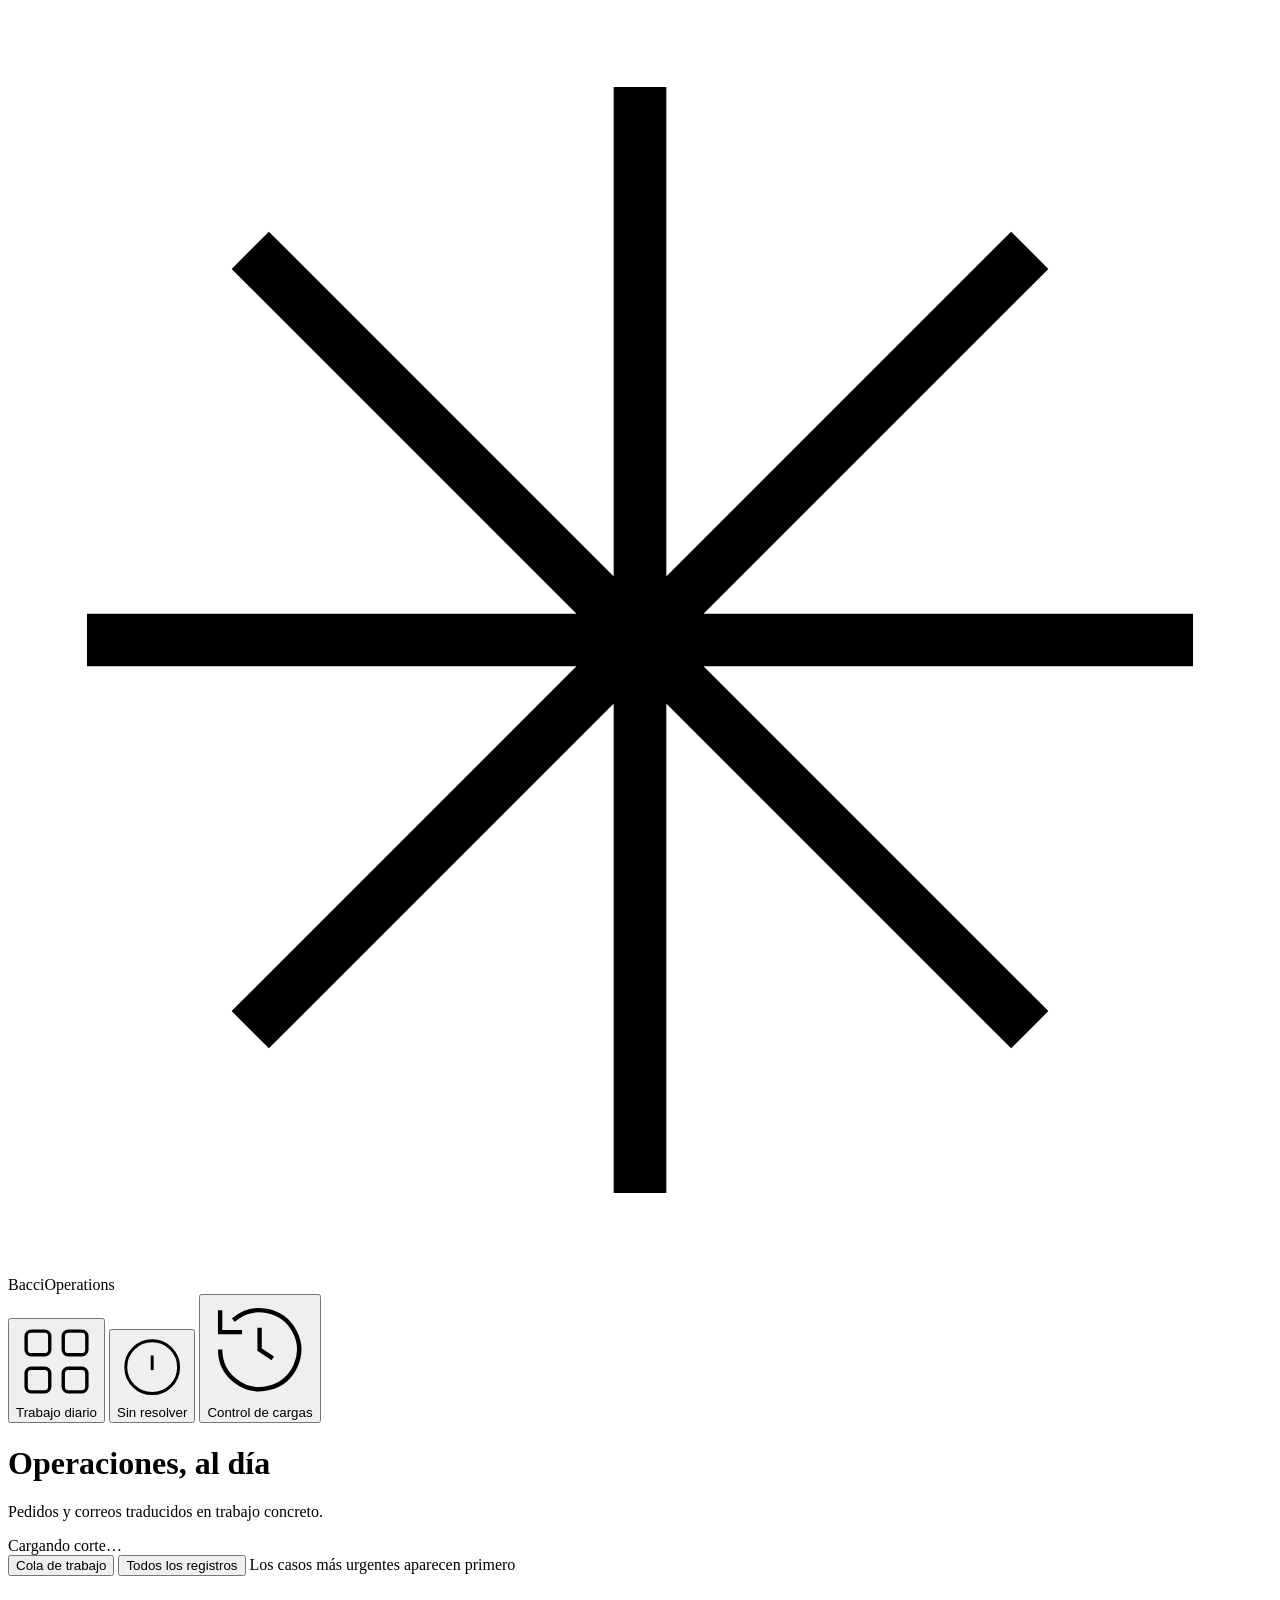
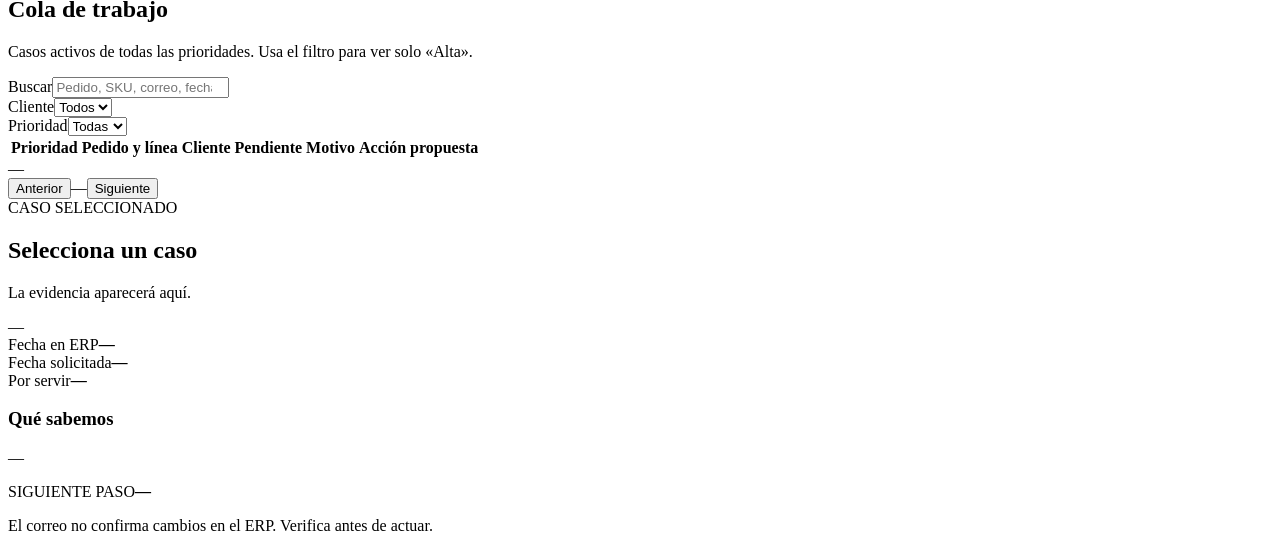
==== commit 610fcb3c: "Clarify case detail and stretch active view tab" ====
--- a/bacci/web/index.html
+++ b/bacci/web/index.html
@@ -52,9 +52,9 @@
         <section id="detail" class="detail" aria-live="polite" aria-labelledby="detail-title">
           <div class="detail-head"><div><span class="detail-label">CASO SELECCIONADO</span><h2 id="detail-title">Selecciona un caso</h2><p id="detail-item">La evidencia aparecerá aquí.</p></div><span id="detail-state" class="state">—</span></div>
           <div class="detail-columns">
-            <div class="detail-facts"><div class="fact"><span>Fecha en ERP</span><strong id="detail-erp">—</strong></div><div class="fact"><span>Solicitud vigente</span><strong id="detail-request">—</strong></div><div class="fact"><span>Por servir</span><strong id="detail-pending">—</strong></div></div>
+            <div class="detail-facts"><div class="fact"><span>Fecha en ERP</span><strong id="detail-erp">—</strong></div><div class="fact"><span>Fecha solicitada</span><strong id="detail-request">—</strong></div><div class="fact"><span>Por servir</span><strong id="detail-pending">—</strong></div></div>
             <div class="detail-story"><h3>Qué sabemos</h3><p id="detail-reason">—</p><div id="detail-issues" class="issues"></div><div id="detail-evidence" class="evidence"></div></div>
-            <div class="detail-next"><span>SIGUIENTE PASO</span><strong id="detail-action">—</strong><p>La decisión y cualquier cambio en el ERP requieren verificación humana.</p></div>
+            <div class="detail-next"><span>SIGUIENTE PASO</span><strong id="detail-action">—</strong><p>El correo no confirma cambios en el ERP. Verifica antes de actuar.</p></div>
           </div>
         </section>
       </div>
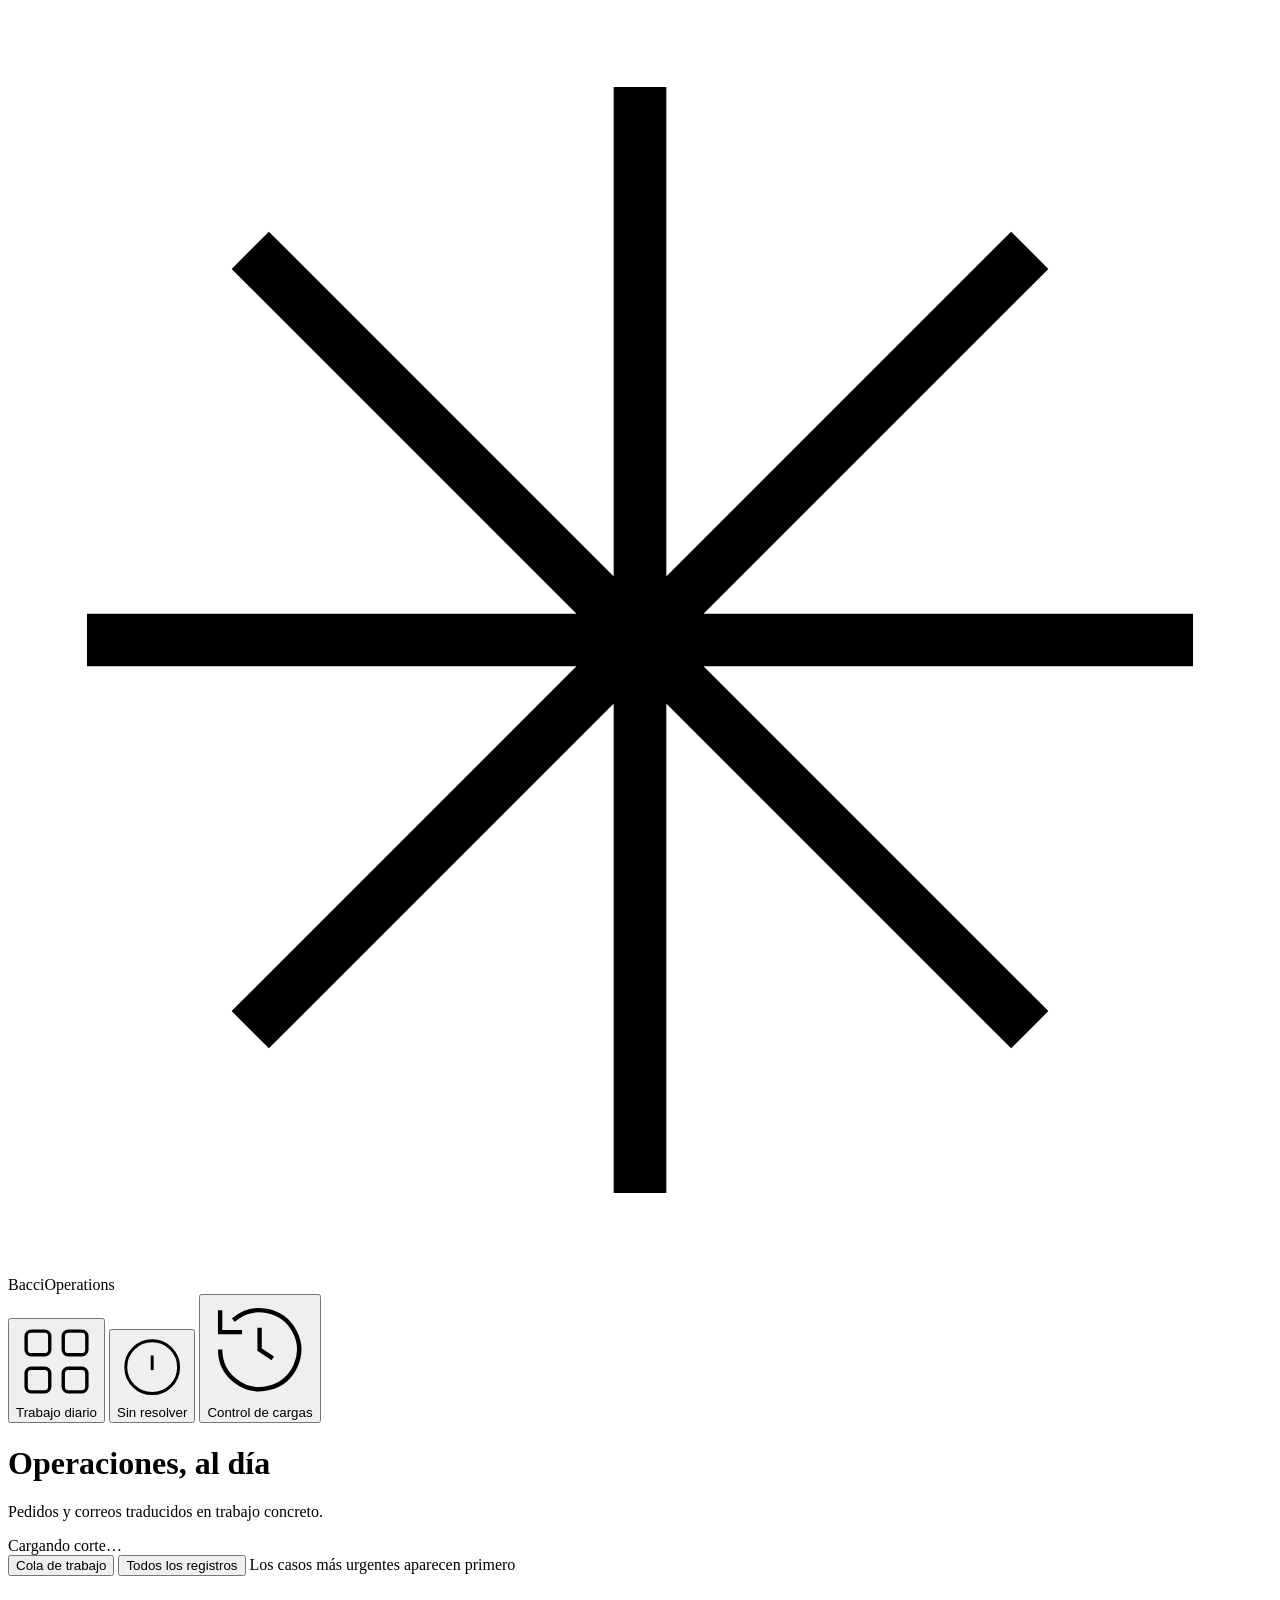
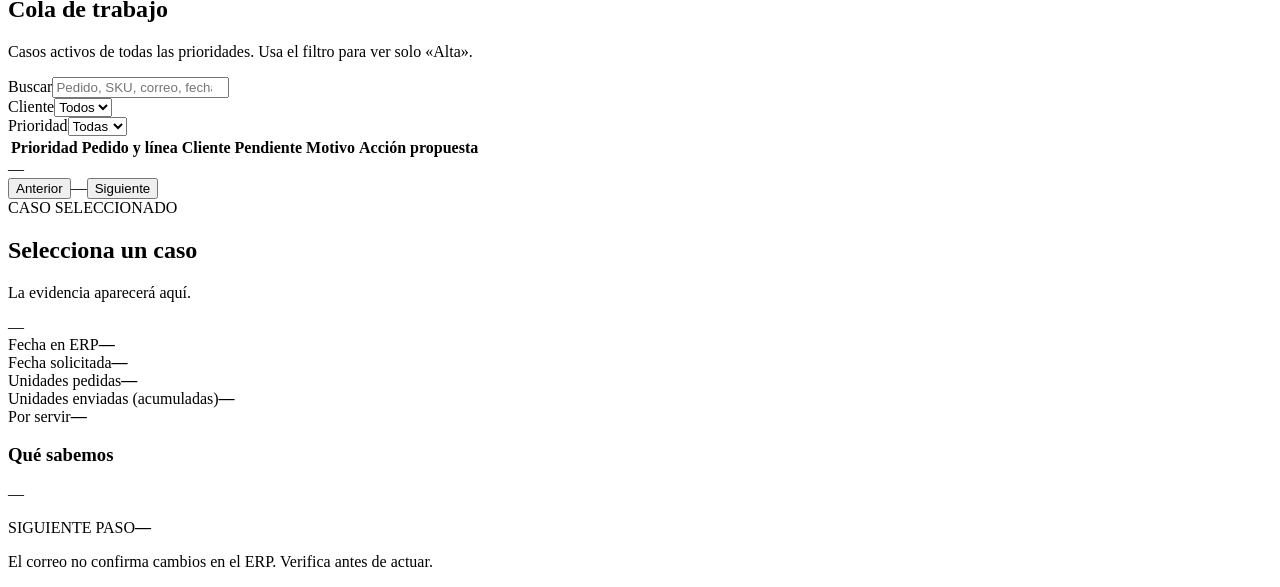
==== commit 06eb2e07: "Add source provenance to case evidence" ====
--- a/bacci/web/index.html
+++ b/bacci/web/index.html
@@ -52,8 +52,8 @@
         <section id="detail" class="detail" aria-live="polite" aria-labelledby="detail-title">
           <div class="detail-head"><div><span class="detail-label">CASO SELECCIONADO</span><h2 id="detail-title">Selecciona un caso</h2><p id="detail-item">La evidencia aparecerá aquí.</p></div><span id="detail-state" class="state">—</span></div>
           <div class="detail-columns">
-            <div class="detail-facts"><div class="fact"><span>Fecha en ERP</span><strong id="detail-erp">—</strong></div><div class="fact"><span>Fecha solicitada</span><strong id="detail-request">—</strong></div><div class="fact"><span>Por servir</span><strong id="detail-pending">—</strong></div></div>
-            <div class="detail-story"><h3>Qué sabemos</h3><p id="detail-reason">—</p><div id="detail-issues" class="issues"></div><div id="detail-evidence" class="evidence"></div></div>
+            <div class="detail-facts"><div class="fact"><span>Fecha en ERP</span><strong id="detail-erp">—</strong></div><div class="fact"><span>Fecha solicitada</span><strong id="detail-request">—</strong></div><div class="fact"><span>Unidades pedidas</span><strong id="detail-ordered">—</strong></div><div class="fact"><span>Unidades enviadas (acumuladas)</span><strong id="detail-shipped">—</strong></div><div class="fact"><span>Por servir</span><strong id="detail-pending">—</strong></div></div>
+            <div class="detail-story"><h3>Qué sabemos</h3><p id="detail-reason">—</p><div id="detail-issues" class="issues"></div><div id="detail-source" class="source-evidence"></div><div id="detail-evidence" class="evidence"></div></div>
             <div class="detail-next"><span>SIGUIENTE PASO</span><strong id="detail-action">—</strong><p>El correo no confirma cambios en el ERP. Verifica antes de actuar.</p></div>
           </div>
         </section>
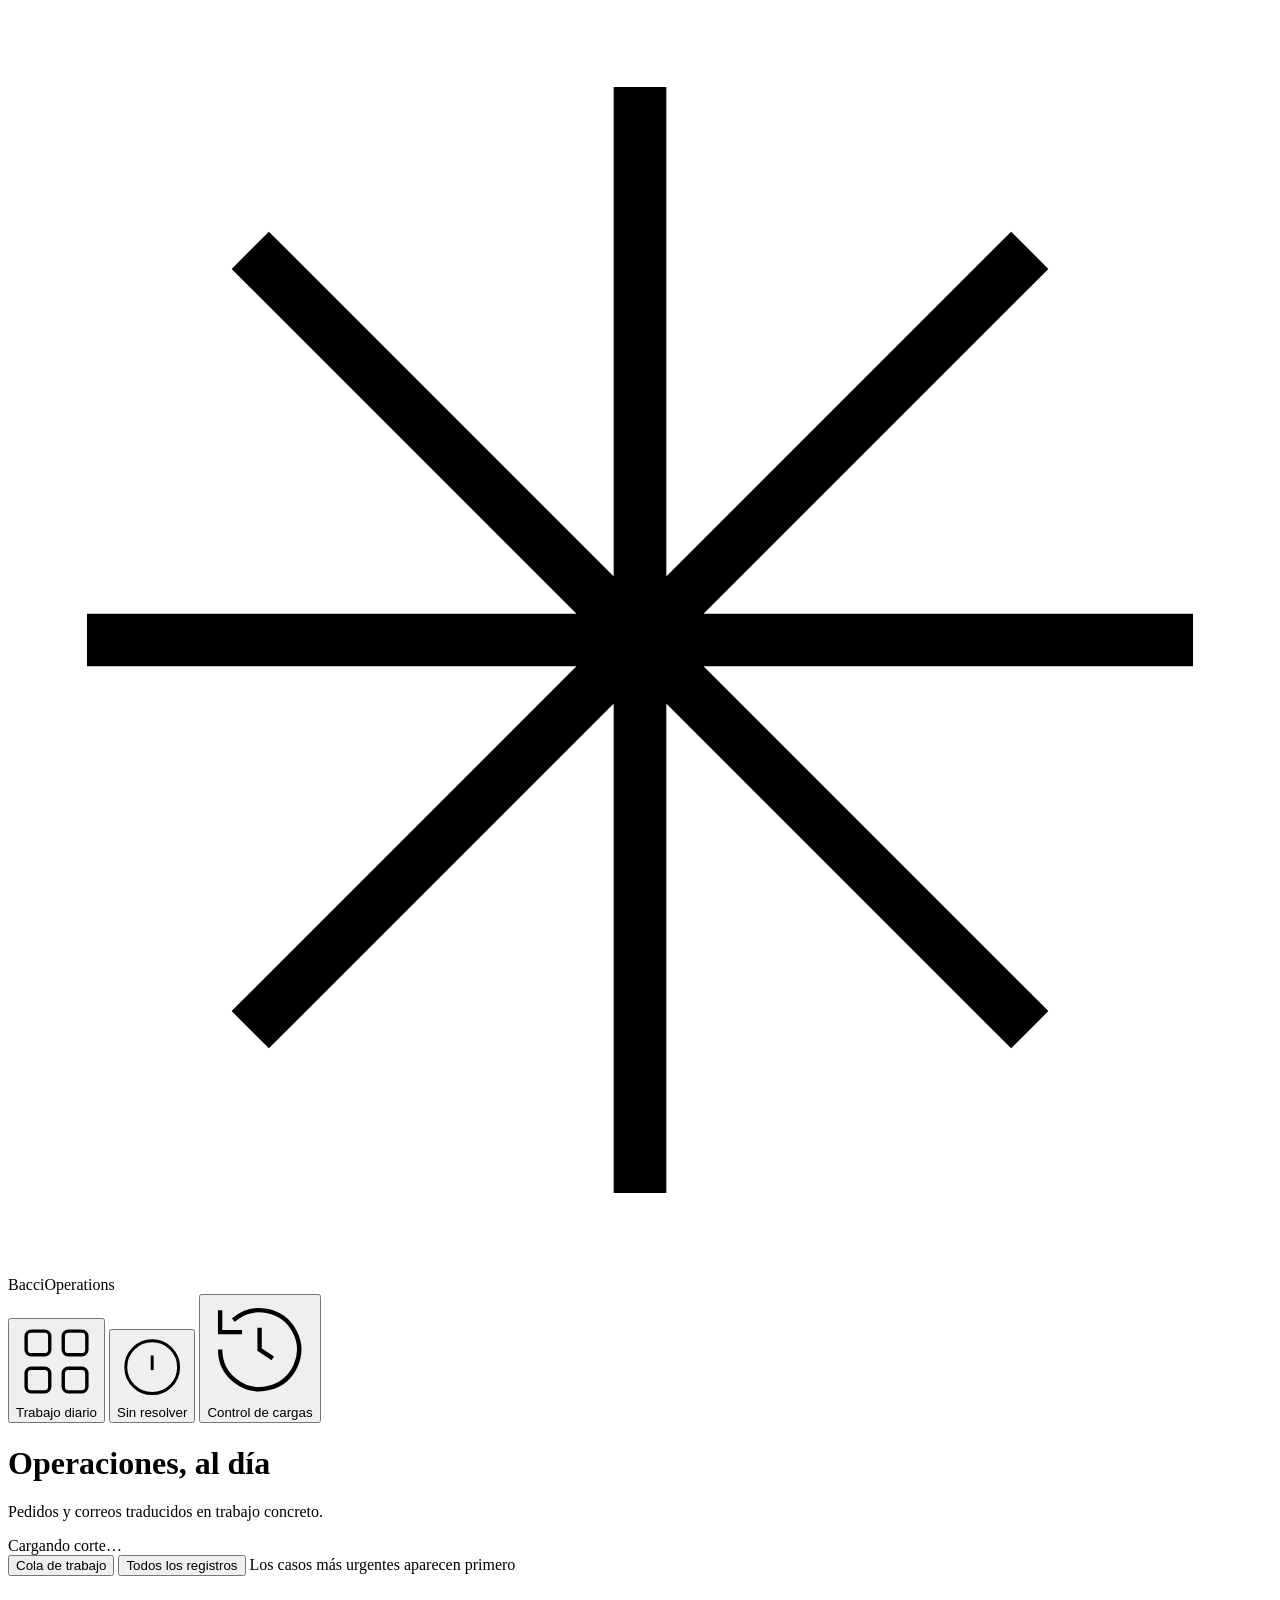
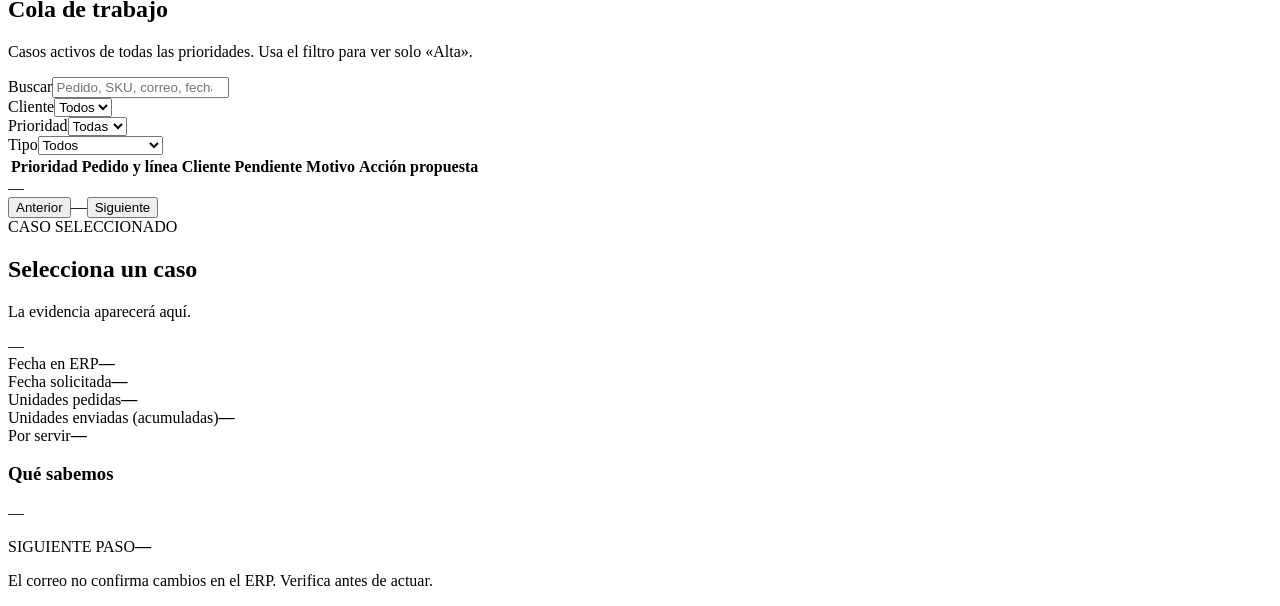
==== commit 4f505ded: "Audit all workflows and preserve ambiguous date requests" ====
--- a/bacci/web/index.html
+++ b/bacci/web/index.html
@@ -14,9 +14,9 @@
     <aside class="rail" aria-label="Navegación">
       <div class="brand"><svg class="brand-symbol" viewBox="0 0 24 24" fill="none" stroke="currentColor" aria-hidden="true"><path d="M12 1.5v21M1.5 12h21M4.6 4.6l14.8 14.8M19.4 4.6 4.6 19.4"/></svg><span class="brand-wordmark"><span>Bacci</span><span>Operations</span></span></div>
       <nav class="rail-items" aria-label="Secciones">
-        <button class="rail-pill active" type="button" data-section="queue"><svg class="nav-icon" viewBox="0 0 24 24" fill="none" stroke="currentColor" aria-hidden="true"><rect x="3" y="3" width="7" height="7" rx="1.5"/><rect x="14" y="3" width="7" height="7" rx="1.5"/><rect x="3" y="14" width="7" height="7" rx="1.5"/><rect x="14" y="14" width="7" height="7" rx="1.5"/></svg>Trabajo diario</button>
-        <button class="rail-pill" type="button" data-section="unresolved"><svg class="nav-icon" viewBox="0 0 24 24" fill="none" stroke="currentColor" aria-hidden="true"><circle cx="12" cy="12" r="9"/><path d="M12 8v5"/><path d="M12 17h.01"/></svg>Sin resolver</button>
-        <button class="rail-pill" type="button" data-section="runs"><svg class="nav-icon" viewBox="0 0 24 24" fill="none" stroke="currentColor" aria-hidden="true"><path d="M3 12a9 9 0 1 0 3-6.7"/><path d="M3 3v5h5"/><path d="M12 7v5l3 2"/></svg>Control de cargas</button>
+        <button class="rail-pill active" type="button" data-section="queue" aria-pressed="true"><svg class="nav-icon" viewBox="0 0 24 24" fill="none" stroke="currentColor" aria-hidden="true"><rect x="3" y="3" width="7" height="7" rx="1.5"/><rect x="14" y="3" width="7" height="7" rx="1.5"/><rect x="3" y="14" width="7" height="7" rx="1.5"/><rect x="14" y="14" width="7" height="7" rx="1.5"/></svg>Trabajo diario</button>
+        <button class="rail-pill" type="button" data-section="unresolved" aria-pressed="false"><svg class="nav-icon" viewBox="0 0 24 24" fill="none" stroke="currentColor" aria-hidden="true"><circle cx="12" cy="12" r="9"/><path d="M12 8v5"/><path d="M12 17h.01"/></svg>Sin resolver</button>
+        <button class="rail-pill" type="button" data-section="runs" aria-pressed="false"><svg class="nav-icon" viewBox="0 0 24 24" fill="none" stroke="currentColor" aria-hidden="true"><path d="M3 12a9 9 0 1 0 3-6.7"/><path d="M3 3v5h5"/><path d="M12 7v5l3 2"/></svg>Control de cargas</button>
       </nav>
     </aside>
 
@@ -30,8 +30,8 @@
 
       <div id="queue-view">
         <nav id="section-nav" class="section-nav" aria-label="Vistas de trabajo">
-          <button class="tab active" type="button" data-view="all">Cola de trabajo</button>
-          <button class="tab" type="button" data-view="records">Todos los registros</button>
+          <button class="tab active" type="button" data-view="all" aria-pressed="true">Cola de trabajo</button>
+          <button class="tab" type="button" data-view="records" aria-pressed="false">Todos los registros</button>
           <span class="nav-explainer">Los casos más urgentes aparecen primero</span>
         </nav>
 
@@ -42,17 +42,18 @@
               <div class="filter-field"><label for="search">Buscar</label><input id="search" type="search" placeholder="Pedido, SKU, correo, fecha…" autocomplete="off"></div>
               <div class="filter-field"><label for="client">Cliente</label><select id="client"><option value="">Todos</option></select></div>
               <div class="filter-field"><label for="priority">Prioridad</label><select id="priority"><option value="">Todas</option><option>Alta</option><option>Media</option><option>Baja</option></select></div>
+              <div class="filter-field"><label for="review">Tipo</label><select id="review"><option value="">Todos</option><option value="human">Revisión humana</option></select></div>
             </div>
           </div>
           <div class="table-wrap"><table><thead><tr><th>Prioridad</th><th>Pedido y línea</th><th>Cliente</th><th class="numeric">Pendiente</th><th>Motivo</th><th>Acción propuesta</th></tr></thead><tbody id="case-rows"></tbody></table></div>
-          <div id="empty" class="empty" hidden>No hay casos con estos filtros. Prueba otra combinación de búsqueda, cliente y prioridad.</div>
+          <div id="empty" class="empty" hidden>No hay casos con estos filtros. Prueba otra combinación de búsqueda, cliente, prioridad y tipo.</div>
           <div class="table-bottom"><span id="range">—</span><div class="pagination"><button id="prev" type="button">Anterior</button><span id="page-label">—</span><button id="next" type="button">Siguiente</button></div></div>
         </section>
 
         <section id="detail" class="detail" aria-live="polite" aria-labelledby="detail-title">
           <div class="detail-head"><div><span class="detail-label">CASO SELECCIONADO</span><h2 id="detail-title">Selecciona un caso</h2><p id="detail-item">La evidencia aparecerá aquí.</p></div><span id="detail-state" class="state">—</span></div>
           <div class="detail-columns">
-            <div class="detail-facts"><div class="fact"><span>Fecha en ERP</span><strong id="detail-erp">—</strong></div><div class="fact"><span>Fecha solicitada</span><strong id="detail-request">—</strong></div><div class="fact"><span>Unidades pedidas</span><strong id="detail-ordered">—</strong></div><div class="fact"><span>Unidades enviadas (acumuladas)</span><strong id="detail-shipped">—</strong></div><div class="fact"><span>Por servir</span><strong id="detail-pending">—</strong></div></div>
+            <div class="detail-facts"><div class="fact"><span>Fecha en ERP</span><strong id="detail-erp">—</strong></div><div class="fact"><span id="detail-request-label">Fecha solicitada</span><strong id="detail-request">—</strong></div><div class="fact"><span>Unidades pedidas</span><strong id="detail-ordered">—</strong></div><div class="fact"><span>Unidades enviadas (acumuladas)</span><strong id="detail-shipped">—</strong></div><div class="fact"><span>Por servir</span><strong id="detail-pending">—</strong></div></div>
             <div class="detail-story"><h3>Qué sabemos</h3><p id="detail-reason">—</p><div id="detail-issues" class="issues"></div><div id="detail-source" class="source-evidence"></div><div id="detail-evidence" class="evidence"></div></div>
             <div class="detail-next"><span>SIGUIENTE PASO</span><strong id="detail-action">—</strong><p>El correo no confirma cambios en el ERP. Verifica antes de actuar.</p></div>
           </div>
@@ -67,8 +68,13 @@
           <div><dt>Repetidos</dt><dd>Mismo identificador y contenido; se ignoran para evitar duplicados.</dd></div>
           <div><dt>Conflictos</dt><dd>Identificador reutilizado con otro contenido o registro sin ID o fecha válidos; requieren revisión en el archivo de origen.</dd></div>
         </dl>
-        <div class="runs-table"><table><thead><tr><th>Ejecutado</th><th>Corte</th><th>Nuevos</th><th>Repetidos</th><th>Conflictos</th><th>Casos</th><th>Tiempo</th><th>Resultado</th></tr></thead><tbody id="run-rows"></tbody></table></div>
+        <div class="runs-table"><table><thead><tr><th>Ejecutado</th><th>Corte</th><th>Nuevos</th><th>Repetidos</th><th>Conflictos</th><th>Casos</th><th>Cambios</th><th>Tiempo</th><th>Resultado</th></tr></thead><tbody id="run-rows"></tbody></table></div>
         <div id="run-comparison" class="run-comparison"></div>
+        <section id="run-impact" class="run-impact" aria-labelledby="impact-heading" hidden>
+          <div class="impact-head"><div><h3 id="impact-heading">Casos afectados</h3><p id="impact-context"></p></div><span id="impact-count" class="impact-count"></span></div>
+          <div id="impact-items" class="impact-items"></div>
+          <div class="impact-pagination"><button id="impact-prev" type="button">Anterior</button><span id="impact-page"></span><button id="impact-next" type="button">Siguiente</button></div>
+        </section>
       </section>
 
     </main>
